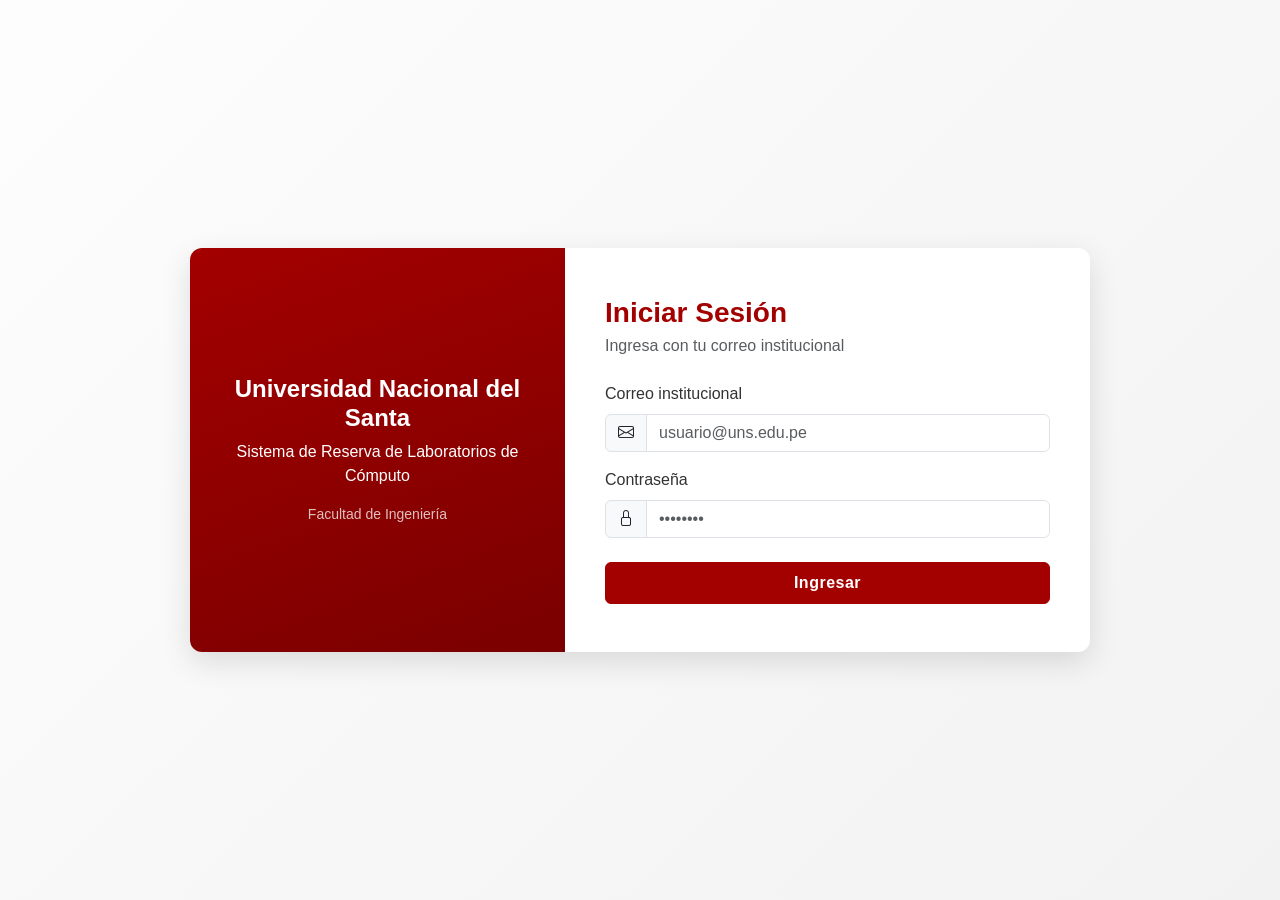
==== index.html @ 21e16dc3 "Primer commit" ====
<!DOCTYPE html>
<html lang="es">
<head>
    <meta charset="UTF-8">
    <meta name="viewport" content="width=device-width, initial-scale=1.0">
    <title>Sistema de Reservas de Laboratorios | UNS</title>

    <!-- Bootstrap 5 -->
    <link href="https://cdn.jsdelivr.net/npm/bootstrap@5.3.3/dist/css/bootstrap.min.css" rel="stylesheet">
    <!-- Bootstrap Icons -->
    <link href="https://cdn.jsdelivr.net/npm/bootstrap-icons@1.11.3/font/bootstrap-icons.css" rel="stylesheet">
    <!-- Estilos institucionales -->
    <link href="assets/css/style.css" rel="stylesheet">
</head>
<body>

<div class="login-wrapper container">
    <div class="login-card row g-0">

        <!-- Panel izquierdo: identidad UNS -->
        <div class="col-md-5 login-brand">
            <img src="https://upload.wikimedia.org/wikipedia/commons/thumb/e/e0/Escudo_UNS.png/200px-Escudo_UNS.png"
                 alt="Escudo UNS" onerror="this.style.display='none'">
            <h4 class="fw-bold">Universidad Nacional del Santa</h4>
            <p class="mb-0">Sistema de Reserva de Laboratorios de Cómputo</p>
            <small class="mt-3 opacity-75">Facultad de Ingeniería</small>
        </div>

        <!-- Panel derecho: formulario -->
        <div class="col-md-7 login-form-container">
            <h3 class="fw-bold mb-1" style="color: var(--uns-rojo);">Iniciar Sesión</h3>
            <p class="text-muted mb-4">Ingresa con tu correo institucional</p>

            <div id="loginAlert" class="alert alert-danger py-2"></div>

            <form id="formLogin" novalidate>
                <div class="mb-3">
                    <label class="form-label">Correo institucional</label>
                    <div class="input-group">
                        <span class="input-group-text"><i class="bi bi-envelope"></i></span>
                        <input type="email" class="form-control" id="correo" required
                               placeholder="usuario@uns.edu.pe">
                    </div>
                </div>

                <div class="mb-4">
                    <label class="form-label">Contraseña</label>
                    <div class="input-group">
                        <span class="input-group-text"><i class="bi bi-lock"></i></span>
                        <input type="password" class="form-control" id="password" required
                               placeholder="••••••••">
                    </div>
                </div>

                <button type="submit" class="btn btn-uns w-100 py-2" id="btnLogin">
                    <span id="btnText">Ingresar</span>
                    <span id="btnSpinner" class="spinner-border spinner-border-sm ms-2 d-none"></span>
                </button>
            </form>
        </div>
    </div>
</div>

<script src="https://cdn.jsdelivr.net/npm/bootstrap@5.3.3/dist/js/bootstrap.bundle.min.js"></script>
<script src="assets/js/login.js"></script>
</body>
</html>
---- assets/css/style.css ----
:root {
    --uns-rojo: #a30000;
    --uns-rojo-oscuro: #7a0000;
    --uns-blanco: #ffffff;
    --uns-gris-texto: #333333;
}

body {
    font-family: 'Segoe UI', Roboto, Arial, sans-serif;
    background: linear-gradient(135deg, #fdfdfd 0%, #f2f2f2 100%);
    color: var(--uns-gris-texto);
    min-height: 100vh;
}

.login-wrapper {
    min-height: 100vh;
    display: flex;
    align-items: center;
    justify-content: center;
}

.login-card {
    background: var(--uns-blanco);
    border-radius: 12px;
    box-shadow: 0 10px 30px rgba(0, 0, 0, 0.12);
    overflow: hidden;
    max-width: 900px;
    width: 100%;
}

.login-brand {
    background: linear-gradient(160deg, var(--uns-rojo) 0%, var(--uns-rojo-oscuro) 100%);
    color: var(--uns-blanco);
    padding: 3rem 2rem;
    display: flex;
    flex-direction: column;
    justify-content: center;
    align-items: center;
    text-align: center;
}

.login-brand img {
    width: 90px;
    margin-bottom: 1rem;
}

.login-form-container {
    padding: 3rem 2.5rem;
}

.btn-uns {
    background-color: var(--uns-rojo);
    border-color: var(--uns-rojo);
    color: #fff;
    font-weight: 600;
    letter-spacing: 0.5px;
}

.btn-uns:hover {
    background-color: var(--uns-rojo-oscuro);
    border-color: var(--uns-rojo-oscuro);
}

.form-control:focus {
    border-color: var(--uns-rojo);
    box-shadow: 0 0 0 0.2rem rgba(163, 0, 0, 0.15);
}

#loginAlert {
    display: none;
}
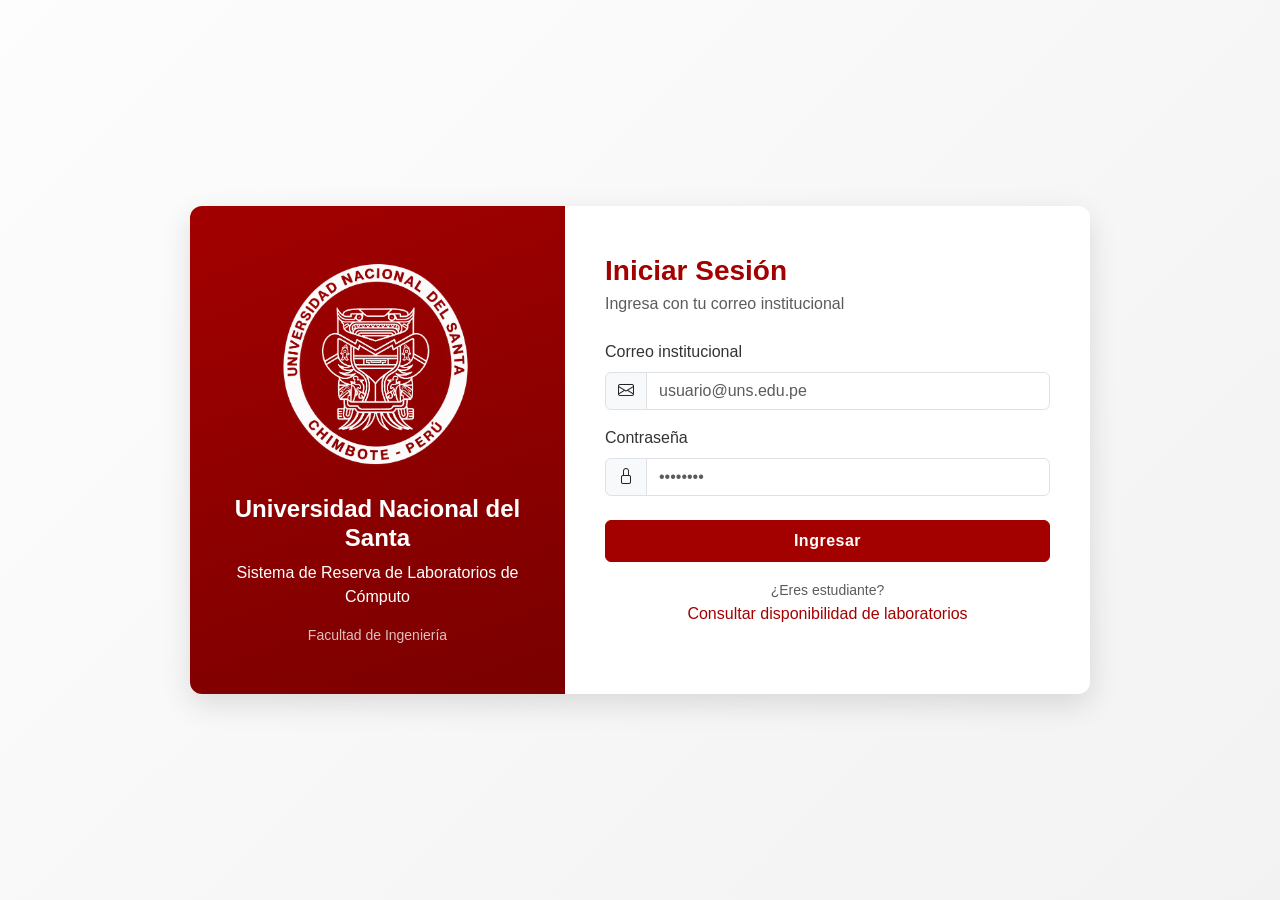
==== commit 168f7433: "Mejora Calendario" ====
--- a/index.html
+++ b/index.html
@@ -3,65 +3,161 @@
 <head>
     <meta charset="UTF-8">
     <meta name="viewport" content="width=device-width, initial-scale=1.0">
+
     <title>Sistema de Reservas de Laboratorios | UNS</title>
 
     <!-- Bootstrap 5 -->
     <link href="https://cdn.jsdelivr.net/npm/bootstrap@5.3.3/dist/css/bootstrap.min.css" rel="stylesheet">
+
     <!-- Bootstrap Icons -->
     <link href="https://cdn.jsdelivr.net/npm/bootstrap-icons@1.11.3/font/bootstrap-icons.css" rel="stylesheet">
+
     <!-- Estilos institucionales -->
     <link href="assets/css/style.css" rel="stylesheet">
 </head>
+
 <body>
 
 <div class="login-wrapper container">
+
     <div class="login-card row g-0">
 
         <!-- Panel izquierdo: identidad UNS -->
         <div class="col-md-5 login-brand">
-            <img src="https://upload.wikimedia.org/wikipedia/commons/thumb/e/e0/Escudo_UNS.png/200px-Escudo_UNS.png"
-                 alt="Escudo UNS" onerror="this.style.display='none'">
-            <h4 class="fw-bold">Universidad Nacional del Santa</h4>
-            <p class="mb-0">Sistema de Reserva de Laboratorios de Cómputo</p>
-            <small class="mt-3 opacity-75">Facultad de Ingeniería</small>
+
+            <!-- Logo de la Universidad Nacional del Santa -->
+            <img src="assets/img/logo_uns.png"
+                 alt="Escudo de la Universidad Nacional del Santa">
+
+            <h4 class="fw-bold">
+                Universidad Nacional del Santa
+            </h4>
+
+            <p class="mb-0">
+                Sistema de Reserva de Laboratorios de Cómputo
+            </p>
+
+            <small class="mt-3 opacity-75">
+                Facultad de Ingeniería
+            </small>
+
         </div>
+
 
         <!-- Panel derecho: formulario -->
         <div class="col-md-7 login-form-container">
-            <h3 class="fw-bold mb-1" style="color: var(--uns-rojo);">Iniciar Sesión</h3>
-            <p class="text-muted mb-4">Ingresa con tu correo institucional</p>
+
+            <h3 class="fw-bold mb-1" style="color: var(--uns-rojo);">
+                Iniciar Sesión
+            </h3>
+
+            <p class="text-muted mb-4">
+                Ingresa con tu correo institucional
+            </p>
+
 
             <div id="loginAlert" class="alert alert-danger py-2"></div>
 
+
             <form id="formLogin" novalidate>
+
+                <!-- Correo -->
                 <div class="mb-3">
-                    <label class="form-label">Correo institucional</label>
+
+                    <label class="form-label">
+                        Correo institucional
+                    </label>
+
                     <div class="input-group">
-                        <span class="input-group-text"><i class="bi bi-envelope"></i></span>
-                        <input type="email" class="form-control" id="correo" required
-                               placeholder="usuario@uns.edu.pe">
+
+                        <span class="input-group-text">
+                            <i class="bi bi-envelope"></i>
+                        </span>
+
+                        <input
+                            type="email"
+                            class="form-control"
+                            id="correo"
+                            required
+                            placeholder="usuario@uns.edu.pe">
+
                     </div>
+
                 </div>
 
+
+                <!-- Contraseña -->
                 <div class="mb-4">
-                    <label class="form-label">Contraseña</label>
+
+                    <label class="form-label">
+                        Contraseña
+                    </label>
+
                     <div class="input-group">
-                        <span class="input-group-text"><i class="bi bi-lock"></i></span>
-                        <input type="password" class="form-control" id="password" required
-                               placeholder="••••••••">
+
+                        <span class="input-group-text">
+                            <i class="bi bi-lock"></i>
+                        </span>
+
+                        <input
+                            type="password"
+                            class="form-control"
+                            id="password"
+                            required
+                            placeholder="••••••••">
+
                     </div>
+
                 </div>
 
-                <button type="submit" class="btn btn-uns w-100 py-2" id="btnLogin">
-                    <span id="btnText">Ingresar</span>
-                    <span id="btnSpinner" class="spinner-border spinner-border-sm ms-2 d-none"></span>
+
+                <!-- Botón ingresar -->
+                <button
+                    type="submit"
+                    class="btn btn-uns w-100 py-2"
+                    id="btnLogin">
+
+                    <span id="btnText">
+                        Ingresar
+                    </span>
+
+                    <span
+                        id="btnSpinner"
+                        class="spinner-border spinner-border-sm ms-2 d-none">
+                    </span>
+
                 </button>
+
+                <div class="text-center mt-3">
+
+                    <small class="text-muted">
+                        ¿Eres estudiante?
+                    </small>
+
+                    <br>
+
+                    <a href="calendario_publico.html"
+                    class="text-decoration-none"
+                    style="color: var(--uns-rojo);">
+                        Consultar disponibilidad de laboratorios
+                    </a>
+
+                </div>
+
             </form>
+
         </div>
+
     </div>
+
 </div>
 
+
+<!-- Bootstrap JS -->
 <script src="https://cdn.jsdelivr.net/npm/bootstrap@5.3.3/dist/js/bootstrap.bundle.min.js"></script>
+
+<!-- JavaScript del login -->
 <script src="assets/js/login.js"></script>
+
 </body>
 </html>
--- a/assets/css/style.css
+++ b/assets/css/style.css
@@ -40,7 +40,9 @@
 }
 
 .login-brand img {
-    width: 90px;
+    width: 200px !important;
+    height: auto !important;
+    max-width: none !important;
     margin-bottom: 1rem;
 }
 
@@ -68,4 +70,108 @@
 
 #loginAlert {
     display: none;
+}
+
+.fc-toolbar-title {
+    text-transform: uppercase !important;
+}
+
+/* =========================================================
+   EVENTOS DEL CALENDARIO
+   ========================================================= */
+
+.evento-reserva {
+    width: 100%;
+    padding: 2px 4px;
+    line-height: 1.2;
+    overflow: hidden;
+}
+
+
+/* Hora de la reserva */
+
+.evento-hora {
+    font-size: 0.72rem;
+    font-weight: 700;
+    margin-bottom: 2px;
+}
+
+
+/* Nombre del laboratorio */
+
+.evento-laboratorio {
+    font-size: 0.78rem;
+    font-weight: 600;
+    white-space: normal;
+    overflow-wrap: anywhere;
+}
+
+
+/* Estado de la reserva */
+
+.evento-estado {
+    font-size: 0.68rem;
+    font-weight: 700;
+    text-transform: uppercase;
+    margin-top: 2px;
+}
+
+/* =========================================================
+   COLORES SEGUN ESTADO DE LA RESERVA
+   ========================================================= */
+
+/* Reserva pendiente */
+.evento-pendiente {
+    background-color: #fff3cd;
+    border-left: 4px solid #ffc107;
+    color: #664d03;
+}
+
+
+/* Reserva aprobada */
+.evento-aprobada {
+    background-color: #d1e7dd;
+    border-left: 4px solid #198754;
+    color: #0f5132;
+}
+
+
+/* Reserva rechazada */
+.evento-rechazada {
+    background-color: #f8d7da;
+    border-left: 4px solid #dc3545;
+    color: #842029;
+}
+
+
+/* =========================================================
+   CONTENIDO DE LA RESERVA
+   ========================================================= */
+
+.evento-reserva {
+    width: 100%;
+    padding: 3px 5px;
+    line-height: 1.2;
+    overflow: hidden;
+    border-radius: 3px;
+}
+
+.evento-hora {
+    font-size: 0.72rem;
+    font-weight: 700;
+    margin-bottom: 2px;
+}
+
+.evento-laboratorio {
+    font-size: 0.78rem;
+    font-weight: 600;
+    white-space: normal;
+    overflow-wrap: anywhere;
+}
+
+.evento-estado {
+    font-size: 0.68rem;
+    font-weight: 700;
+    text-transform: uppercase;
+    margin-top: 2px;
 }
